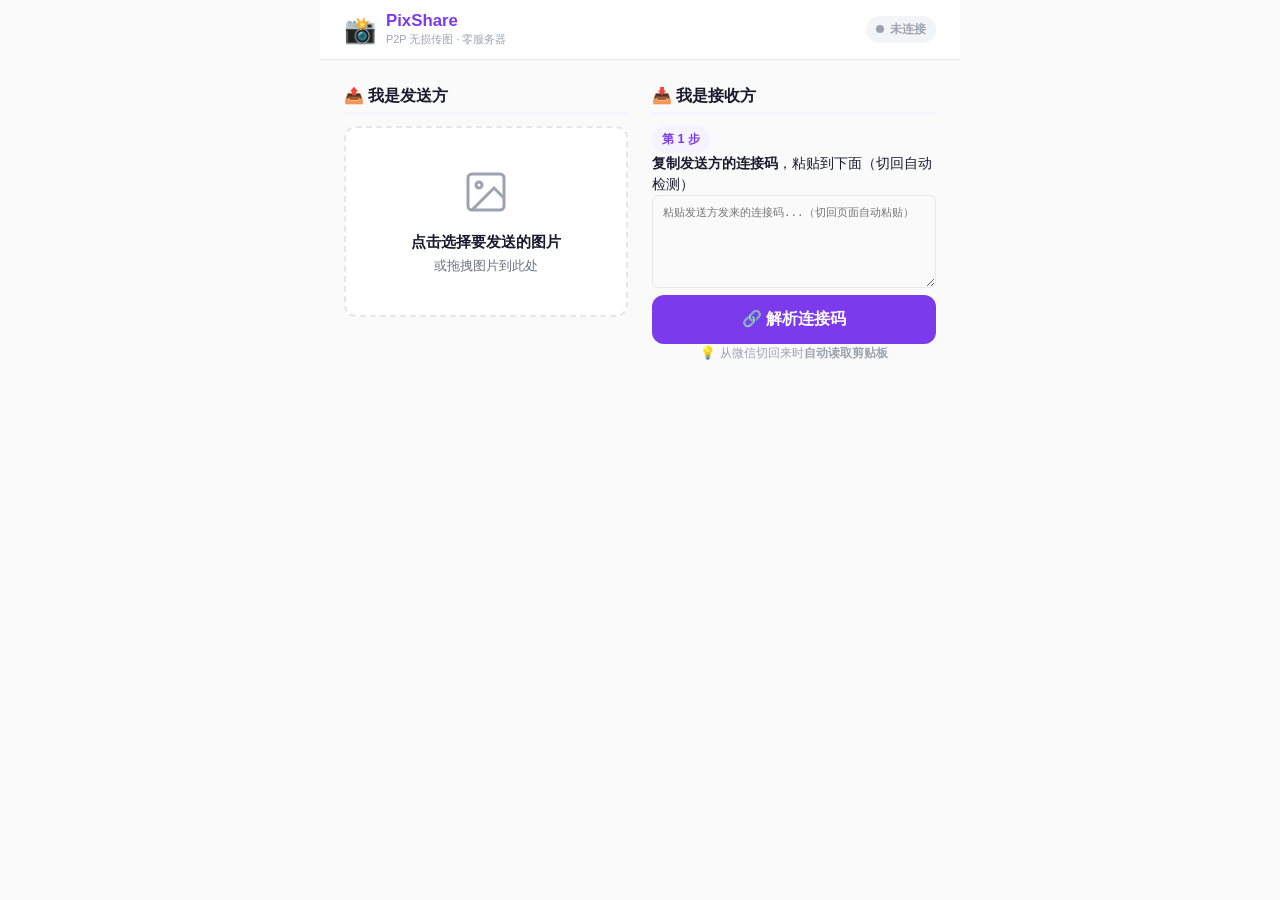
==== index.html @ 743fc4e1 "v1.6: auto-share via Web Share API, clipboard auto-detect on return, dual button layout, ICE timeout" ====
<!DOCTYPE html>
<html lang="zh-CN">
<head>
  <meta charset="UTF-8">
  <meta name="viewport" content="width=device-width, initial-scale=1.0, viewport-fit=cover">
  <meta name="theme-color" content="#7c3aed">
  <meta name="apple-mobile-web-app-capable" content="yes">
  <meta name="apple-mobile-web-app-status-bar-style" content="black-translucent">
  <meta name="apple-mobile-web-app-title" content="PixShare">
  <meta name="description" content="P2P 图片无损直传 — 纯 WebRTC 手动交换，零服务器，永远不断连">
  <link rel="manifest" href="./manifest.json">
  <link rel="apple-touch-icon" href="./icons/icon-192.png">
  <link rel="icon" type="image/png" sizes="192x192" href="./icons/icon-192.png">
  <link rel="stylesheet" href="./css/style.css">
  <title>PixShare — P2P 无损传图</title>
</head>
<body>
  <div id="app">
    <!-- Header -->
    <header id="app-header">
      <div class="header-left">
        <div class="logo">📸</div>
        <div>
          <h1>PixShare</h1>
          <p class="header-sub">P2P 无损传图 · 零服务器</p>
        </div>
      </div>
      <div id="connection-status" class="conn-status disconnected">
        <span class="conn-dot"></span>
        <span id="conn-text">未连接</span>
      </div>
    </header>

    <main id="main-content">

      <!-- ==================== SENDER SECTION ==================== -->
      <section class="role-section">
        <h2 class="role-title">📤 我是发送方</h2>

        <!-- Drop zone -->
        <div id="drop-zone" class="drop-zone">
          <div class="drop-icon">
            <svg width="48" height="48" viewBox="0 0 24 24" fill="none" stroke="currentColor" stroke-width="1.5"><rect x="3" y="3" width="18" height="18" rx="2"/><circle cx="8.5" cy="8.5" r="1.5"/><polyline points="21 15 16 10 5 21"/></svg>
          </div>
          <p class="drop-title">点击选择要发送的图片</p>
          <p class="drop-sub">或拖拽图片到此处</p>
          <input type="file" id="file-input" multiple accept="image/*,.heic,.heif,.avif" hidden>
        </div>

        <!-- File grid -->
        <div id="file-grid" class="file-grid hidden"></div>
        <div id="file-toolbar" class="toolbar hidden">
          <button id="btn-add" class="btn btn-secondary">+ 添加图片</button>
          <button id="btn-clear" class="btn btn-outline">清空</button>
        </div>

        <!-- Generate offer button -->
        <button id="btn-share" class="btn btn-primary btn-large hidden">
          📤 生成连接码，分享给好友
        </button>

        <!-- Step 1: Show offer -->
        <div id="sender-step1" class="signal-panel hidden">
          <div class="step-num">第 1 步</div>
          <p class="step-desc"><strong>📤 分享连接码给好友</strong> — 点击下面按钮，直接选微信发送</p>
          <textarea id="sender-offer-text" readonly class="signal-ta"></textarea>
          <div class="btn-row-dual">
            <button id="btn-share-offer" class="btn btn-primary" style="flex:1">📤 分享到微信</button>
            <button id="btn-copy-offer" class="btn btn-outline btn-small">复制备用</button>
          </div>
          <p class="step-hint">发送后等待好友回复</p>

          <hr class="signal-divider">

          <div class="step-num">第 2 步</div>
          <p class="step-desc">好友回复后，<strong>复制好友的消息 → 粘贴到下面</strong>（切回本页面自动检测剪贴板）</p>
          <textarea id="sender-answer-input" class="signal-ta" rows="3" placeholder="粘贴好友回复的 Answer...（切回页面自动粘贴）"></textarea>
          <button id="btn-paste-answer" class="btn btn-primary btn-large">🔗 建立连接</button>
          <p class="step-hint">💡 切回本页面时<strong>自动检测剪贴板</strong>，无需手动粘贴</p>
        </div>

        <!-- Step 2: Connected, sending -->
        <div id="sender-connected" class="hidden">
          <div id="transfer-progress" class="transfer-progress">
            <div class="progress-header">
              <span>📤 正在发送...</span>
              <span id="send-progress-text">0%</span>
            </div>
            <div class="progress-bar-wrap"><div id="send-progress-bar" class="progress-fill" style="width:0%"></div></div>
            <p id="send-file-name" class="progress-file"></p>
          </div>
        </div>
      </section>

      <hr class="role-divider">

      <!-- ==================== RECEIVER SECTION ==================== -->
      <section class="role-section" id="receiver-area">
        <h2 class="role-title">📥 我是接收方</h2>

        <!-- Step 1: Paste offer -->
        <div id="receiver-step1">
          <div class="step-num">第 1 步</div>
          <p class="step-desc"><strong>复制发送方的连接码</strong>，粘贴到下面（切回自动检测）</p>
          <textarea id="recv-offer-input" class="signal-ta" rows="5" placeholder="粘贴发送方发来的连接码...（切回页面自动粘贴）"></textarea>
          <button id="btn-recv-start" class="btn btn-primary btn-large">🔗 解析连接码</button>
          <p class="step-hint">💡 从微信切回来时<strong>自动读取剪贴板</strong></p>
        </div>

        <!-- Step 2: Show answer -->
        <div id="receiver-step2" class="signal-panel hidden">
          <div class="step-num">第 2 步</div>
          <p class="step-desc"><strong>📤 回复好友</strong> — 点击下面按钮，直接选微信发送</p>
          <textarea id="recv-answer-text" readonly class="signal-ta"></textarea>
          <div class="btn-row-dual">
            <button id="btn-share-answer" class="btn btn-primary" style="flex:1">📤 回复好友</button>
            <button id="btn-copy-answer" class="btn btn-outline btn-small">复制备用</button>
          </div>
          <p class="step-hint">回复后自动建立 P2P 连接</p>
        </div>

        <!-- Receiving -->
        <div id="receiver-receiving" class="hidden receiver-state">
          <div class="progress-header">
            <span>📥 正在接收...</span>
            <span id="recv-progress-text">0%</span>
          </div>
          <div class="progress-bar-wrap"><div id="recv-progress-bar" class="progress-fill" style="width:0%"></div></div>
          <p id="recv-file-name" class="progress-file"></p>
        </div>

        <!-- Complete -->
        <div id="receiver-complete" class="hidden receiver-state">
          <div class="complete-icon">✅</div>
          <p class="complete-title">接收完成！</p>
          <p id="recv-summary" class="complete-meta"></p>
          <div id="recv-image-grid" class="recv-image-grid"></div>
          <div class="recv-actions">
            <button id="btn-save-all" class="btn btn-primary">📥 全部保存</button>
          </div>
          <p id="ios-hint" class="ios-hint hidden">iOS：长按照片 →「存储到"照片"」逐张保存</p>
        </div>

        <!-- Error -->
        <div id="receiver-error" class="hidden receiver-state">
          <div class="error-icon">❌</div>
          <p id="recv-error-msg" class="error-msg">连接失败</p>
          <button id="btn-retry" class="btn btn-primary">🔄 重新开始</button>
        </div>
      </section>
    </main>

    <!-- Toast -->
    <div id="toast-container" class="toast-container"></div>
  </div>

  <script src="./js/utils.js"></script>
  <script src="./js/ui-controller.js"></script>
  <script src="./js/file-handler.js"></script>
  <script src="./js/peer-manager.js"></script>
  <script src="./js/image-viewer.js"></script>
  <script src="./js/app.js"></script>
</body>
</html>
---- css/style.css ----
/* =============================================
   PixShare — Mobile-First Stylesheet (Manual SDP Edition)
   Theme: Purple
   ============================================= */

/* ----- Variables ----- */
:root {
  --color-bg: #fafafa;
  --color-surface: #ffffff;
  --color-primary: #7c3aed;
  --color-primary-hover: #6d28d9;
  --color-primary-light: #f5f3ff;
  --color-text: #1a1a2e;
  --color-text-secondary: #6b7280;
  --color-text-muted: #9ca3af;
  --color-border: #e5e7eb;
  --color-danger: #ef4444;
  --color-success: #10b981;
  --color-warning: #f59e0b;
  --radius: 12px; --radius-sm: 8px; --radius-xs: 6px;
  --shadow: 0 1px 3px rgba(0,0,0,0.08);
  --shadow-md: 0 4px 12px rgba(0,0,0,0.1);
  --font-family: -apple-system, BlinkMacSystemFont, 'Segoe UI', Roboto, sans-serif;
  --max-width: 640px;
  --header-height: 60px;
  --safe-bottom: env(safe-area-inset-bottom, 16px);
}

/* ----- Reset ----- */
*, *::before, *::after { box-sizing: border-box; margin: 0; padding: 0; }
html { font-size: 16px; -webkit-text-size-adjust: 100%; -webkit-tap-highlight-color: transparent; }
body {
  font-family: var(--font-family); background: var(--color-bg); color: var(--color-text);
  line-height: 1.5; min-height: 100vh; min-height: 100dvh; -webkit-font-smoothing: antialiased;
}
#app { max-width: var(--max-width); margin: 0 auto; min-height: 100vh; min-height: 100dvh; display: flex; flex-direction: column; }

/* ----- Header ----- */
#app-header {
  display: flex; align-items: center; justify-content: space-between; padding: 10px 16px;
  background: var(--color-surface); border-bottom: 1px solid var(--color-border);
  position: sticky; top: 0; z-index: 100; min-height: var(--header-height);
}
.header-left { display: flex; align-items: center; gap: 10px; }
.logo { font-size: 26px; line-height: 1; }
#app-header h1 { font-size: 1.05rem; font-weight: 700; color: var(--color-primary); line-height: 1.2; }
.header-sub { font-size: 0.68rem; color: var(--color-text-muted); }

/* Connection status */
.conn-status { display: flex; align-items: center; gap: 6px; padding: 5px 10px; border-radius: 20px; font-size: 0.72rem; font-weight: 600; }
.conn-dot { width: 8px; height: 8px; border-radius: 50%; }
.conn-status.disconnected { background: #f3f4f6; color: var(--color-text-muted); }
.conn-status.disconnected .conn-dot { background: var(--color-text-muted); }
.conn-status.connecting { background: #fef3c7; color: #92400e; }
.conn-status.connecting .conn-dot { background: var(--color-warning); animation: pulse 1s infinite; }
.conn-status.connected { background: #ecfdf5; color: #065f46; }
.conn-status.connected .conn-dot { background: var(--color-success); }
@keyframes pulse { 0%,100%{opacity:1} 50%{opacity:0.3} }

/* ----- Main ----- */
#main-content { flex: 1; padding: 16px; padding-bottom: calc(16px + var(--safe-bottom)); display: flex; flex-direction: column; gap: 8px; }

/* ----- Role Sections ----- */
.role-section { display: flex; flex-direction: column; gap: 12px; }
.role-title { font-size: 1rem; font-weight: 700; color: var(--color-text); padding-bottom: 4px; border-bottom: 2px solid var(--color-primary-light); }
.role-divider { border: none; border-top: 1px dashed var(--color-border); margin: 8px 0; }

/* ----- Drop Zone ----- */
.drop-zone {
  display: flex; flex-direction: column; align-items: center; justify-content: center;
  padding: 32px 16px; border: 2px dashed var(--color-border); border-radius: var(--radius);
  background: var(--color-surface); cursor: pointer; transition: all 0.2s; text-align: center;
}
.drop-zone.drag-over { border-color: var(--color-primary); background: var(--color-primary-light); }
.drop-icon { color: var(--color-text-muted); margin-bottom: 8px; }
.drop-title { font-size: 0.95rem; font-weight: 600; margin-bottom: 2px; }
.drop-sub { font-size: 0.82rem; color: var(--color-text-secondary); }

/* ----- Buttons ----- */
.btn {
  display: inline-flex; align-items: center; gap: 6px; padding: 12px 18px;
  border: none; border-radius: var(--radius-sm); font-size: 0.9rem; font-weight: 600;
  cursor: pointer; transition: all 0.15s; font-family: var(--font-family); white-space: nowrap; justify-content: center;
}
.btn:active { transform: scale(0.97); }
.btn-primary { background: var(--color-primary); color: #fff; }
.btn-primary:hover { background: var(--color-primary-hover); }
.btn-primary:disabled { background: var(--color-text-muted); opacity: 0.6; cursor: not-allowed; }
.btn-secondary { background: var(--color-primary-light); color: var(--color-primary); }
.btn-outline { background: transparent; color: var(--color-text-secondary); border: 1px solid var(--color-border); }
.btn-large { width: 100%; padding: 14px; font-size: 1rem; border-radius: var(--radius); }
.btn-small { font-size: 0.8rem; padding: 6px 12px; }

/* ----- Toolbar ----- */
.toolbar { display: flex; gap: 8px; }

/* ----- File Grid ----- */
.file-grid { display: grid; grid-template-columns: repeat(2, 1fr); gap: 8px; }
.file-card { background: var(--color-surface); border-radius: var(--radius-sm); overflow: hidden; box-shadow: var(--shadow); position: relative; }
.file-card-thumb { width: 100%; aspect-ratio: 1; object-fit: cover; display: block; background: var(--color-bg); }
.file-card-placeholder {
  width: 100%; aspect-ratio: 1; display: flex; align-items: center; justify-content: center;
  background: var(--color-bg); color: var(--color-text-muted); font-size: 32px;
}
.file-card-info { padding: 6px 8px; }
.file-card-name { font-size: 0.72rem; font-weight: 500; white-space: nowrap; overflow: hidden; text-overflow: ellipsis; }
.file-card-size { font-size: 0.68rem; color: var(--color-text-muted); }
.file-card-remove {
  position: absolute; top: 4px; right: 4px; width: 22px; height: 22px; border-radius: 50%;
  background: rgba(0,0,0,0.45); color: #fff; border: none; font-size: 12px; cursor: pointer;
  opacity: 0; display: flex; align-items: center; justify-content: center;
}
.file-card:hover .file-card-remove, .file-card:active .file-card-remove { opacity: 1; }
@media (hover: none) { .file-card-remove { opacity: 1; } }

/* ----- Signal Panels ----- */
.signal-panel { display: flex; flex-direction: column; gap: 10px; }
.step-num {
  font-size: 0.78rem; font-weight: 700; color: var(--color-primary); background: var(--color-primary-light);
  display: inline-block; padding: 4px 10px; border-radius: 20px; align-self: flex-start;
}
.step-desc { font-size: 0.88rem; color: var(--color-text); }
.step-hint { font-size: 0.78rem; color: var(--color-text-muted); text-align: center; }
.step-hint-small { font-size: 0.7rem; color: var(--color-text-muted); text-align: center; margin-top: -6px; }
.signal-ta {
  width: 100%; padding: 10px; border: 1px solid var(--color-border); border-radius: var(--radius-xs);
  font-size: 0.68rem; font-family: monospace; resize: vertical; background: var(--color-bg);
  word-break: break-all; line-height: 1.3;
}
.signal-divider { border: none; border-top: 1px solid var(--color-border); margin: 4px 0; }
/* Dual button row */
.btn-row-dual { display: flex; gap: 8px; align-items: center; }
.btn-row-dual .btn-small { flex-shrink: 0; }

/* ----- Progress ----- */
.transfer-progress { display: flex; flex-direction: column; gap: 8px; }
.progress-header { display: flex; justify-content: space-between; font-size: 0.85rem; font-weight: 600; }
.progress-bar-wrap { width: 100%; height: 8px; background: var(--color-border); border-radius: 4px; overflow: hidden; }
.progress-fill { height: 100%; background: var(--color-primary); border-radius: 4px; transition: width 0.3s; }
.progress-file { font-size: 0.78rem; color: var(--color-text-secondary); }

/* ----- Receiver States ----- */
.receiver-state { display: flex; flex-direction: column; align-items: center; padding: 32px 16px; text-align: center; gap: 10px; }
.complete-icon { font-size: 48px; }
.complete-title { font-size: 1.2rem; font-weight: 700; }
.complete-meta { font-size: 0.85rem; color: var(--color-text-secondary); }
.recv-image-grid { display: grid; grid-template-columns: repeat(2, 1fr); gap: 8px; width: 100%; }
.recv-image-card { background: var(--color-surface); border-radius: var(--radius-sm); overflow: hidden; box-shadow: var(--shadow); cursor: pointer; }
.recv-image-card img { width: 100%; aspect-ratio: 1; object-fit: cover; display: block; }
.recv-image-card .card-label { font-size: 0.68rem; padding: 4px 8px; color: var(--color-text-secondary); white-space: nowrap; overflow: hidden; text-overflow: ellipsis; }
.recv-actions { display: flex; gap: 8px; justify-content: center; margin-top: 8px; }
.ios-hint { font-size: 0.75rem; color: var(--color-text-muted); }
.error-icon { font-size: 48px; }
.error-msg { font-size: 0.95rem; color: var(--color-danger); font-weight: 500; }

/* Lightbox */
.lightbox { position: fixed; top:0;left:0;width:100%;height:100%;background:rgba(0,0,0,0.92);z-index:200;display:flex;align-items:center;justify-content:center; }
.lightbox img { max-width:100%;max-height:100%;object-fit:contain; }
.lightbox-close { position:absolute;top:16px;right:16px;width:36px;height:36px;border-radius:50%;background:rgba(255,255,255,0.2);color:#fff;border:none;font-size:18px;cursor:pointer;display:flex;align-items:center;justify-content:center; }

/* ----- Toast ----- */
.toast-container {
  position:fixed;bottom:calc(20px + var(--safe-bottom));left:50%;transform:translateX(-50%);z-index:1000;
  display:flex;flex-direction:column;gap:8px;width:calc(100% - 32px);max-width:400px;pointer-events:none;
}
.toast {
  background: var(--color-text); color: #fff; padding: 12px 16px; border-radius: var(--radius-sm);
  font-size: 0.85rem; font-weight: 500; box-shadow: var(--shadow-md);
  animation: toast-in 0.3s ease, toast-out 0.3s ease 2.5s forwards;
  pointer-events: auto; text-align: center;
}
.toast.success { background: var(--color-success); }
.toast.warning { background: var(--color-warning); color: #000; }
.toast.error { background: var(--color-danger); }
@keyframes toast-in { from{opacity:0;transform:translateY(16px)} to{opacity:1;transform:translateY(0)} }
@keyframes toast-out { from{opacity:1;transform:translateY(0)} to{opacity:0;transform:translateY(16px)} }

/* ----- Hidden ----- */
.hidden { display: none !important; }

/* ============== Tablet 640+ ============== */
@media (min-width: 640px) {
  #app-header { padding: 10px 24px; }
  #main-content { padding: 24px; }
  .file-grid { grid-template-columns: repeat(3, 1fr); gap: 12px; }
  .recv-image-grid { grid-template-columns: repeat(3, 1fr); gap: 12px; }
  .drop-zone { padding: 40px 24px; }
}
/* ============== Desktop 1024+ ============== */
@media (min-width: 1024px) {
  .file-grid { grid-template-columns: repeat(4, 1fr); gap: 14px; }
  .recv-image-grid { grid-template-columns: repeat(4, 1fr); gap: 14px; }
  .role-divider { display: none; }
  #main-content { flex-direction: row; gap: 24px; }
  .role-section { flex: 1; }
}
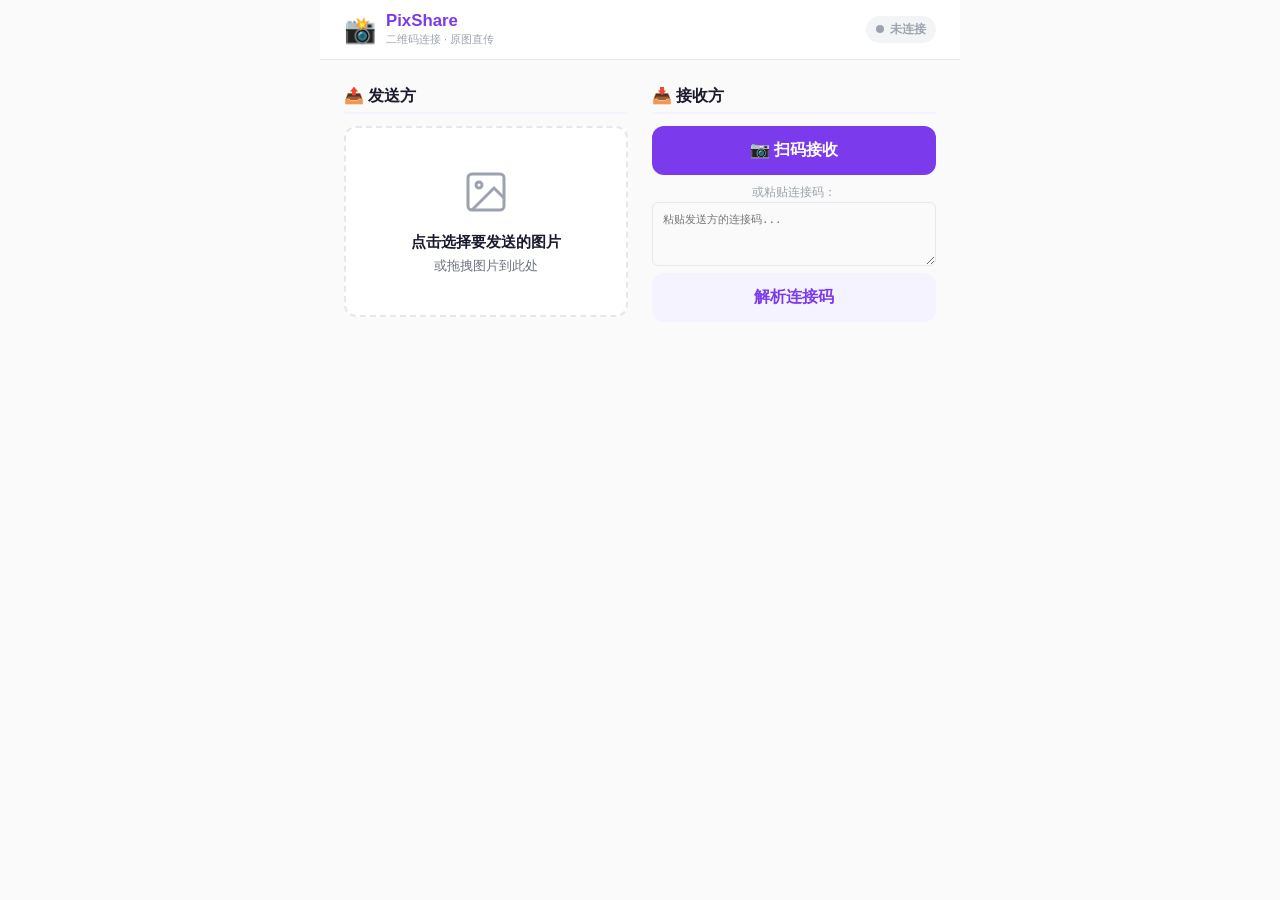
==== commit f7be4f4c: "v2.0: QR code connection — zero copy-paste, scan to connect" ====
--- a/index.html
+++ b/index.html
@@ -7,7 +7,7 @@
   <meta name="apple-mobile-web-app-capable" content="yes">
   <meta name="apple-mobile-web-app-status-bar-style" content="black-translucent">
   <meta name="apple-mobile-web-app-title" content="PixShare">
-  <meta name="description" content="P2P 图片无损直传 — 纯 WebRTC 手动交换，零服务器，永远不断连">
+  <meta name="description" content="P2P 图片无损直传 — QR 码扫码连接，零复制粘贴">
   <link rel="manifest" href="./manifest.json">
   <link rel="apple-touch-icon" href="./icons/icon-192.png">
   <link rel="icon" type="image/png" sizes="192x192" href="./icons/icon-192.png">
@@ -16,13 +16,12 @@
 </head>
 <body>
   <div id="app">
-    <!-- Header -->
     <header id="app-header">
       <div class="header-left">
         <div class="logo">📸</div>
         <div>
           <h1>PixShare</h1>
-          <p class="header-sub">P2P 无损传图 · 零服务器</p>
+          <p class="header-sub">二维码连接 · 原图直传</p>
         </div>
       </div>
       <div id="connection-status" class="conn-status disconnected">
@@ -33,9 +32,9 @@
 
     <main id="main-content">
 
-      <!-- ==================== SENDER SECTION ==================== -->
+      <!-- ========== SENDER ========== -->
       <section class="role-section">
-        <h2 class="role-title">📤 我是发送方</h2>
+        <h2 class="role-title">📤 发送方</h2>
 
         <!-- Drop zone -->
         <div id="drop-zone" class="drop-zone">
@@ -50,36 +49,42 @@
         <!-- File grid -->
         <div id="file-grid" class="file-grid hidden"></div>
         <div id="file-toolbar" class="toolbar hidden">
-          <button id="btn-add" class="btn btn-secondary">+ 添加图片</button>
+          <button id="btn-add" class="btn btn-secondary">+ 添加</button>
           <button id="btn-clear" class="btn btn-outline">清空</button>
         </div>
 
-        <!-- Generate offer button -->
         <button id="btn-share" class="btn btn-primary btn-large hidden">
-          📤 生成连接码，分享给好友
+          📱 生成二维码
         </button>
 
-        <!-- Step 1: Show offer -->
+        <!-- Step 1: Show QR -->
         <div id="sender-step1" class="signal-panel hidden">
-          <div class="step-num">第 1 步</div>
-          <p class="step-desc"><strong>📤 分享连接码给好友</strong> — 点击下面按钮，直接选微信发送</p>
-          <textarea id="sender-offer-text" readonly class="signal-ta"></textarea>
-          <div class="btn-row-dual">
-            <button id="btn-share-offer" class="btn btn-primary" style="flex:1">📤 分享到微信</button>
-            <button id="btn-copy-offer" class="btn btn-outline btn-small">复制备用</button>
-          </div>
-          <p class="step-hint">发送后等待好友回复</p>
+          <div class="step-num">请好友扫码连接</div>
+          <div id="qr-container" class="qr-container"></div>
+
+          <p class="step-hint">好友打开 PixShare，点「扫码接收」拍摄此二维码</p>
 
           <hr class="signal-divider">
 
-          <div class="step-num">第 2 步</div>
-          <p class="step-desc">好友回复后，<strong>复制好友的消息 → 粘贴到下面</strong>（切回本页面自动检测剪贴板）</p>
-          <textarea id="sender-answer-input" class="signal-ta" rows="3" placeholder="粘贴好友回复的 Answer...（切回页面自动粘贴）"></textarea>
+          <!-- Text fallback (hidden by default) -->
+          <div id="sender-text-fallback" class="hidden">
+            <p class="step-desc">或复制连接码给好友：</p>
+            <div class="link-row">
+              <textarea id="sender-offer-text" readonly class="signal-ta" rows="3"></textarea>
+              <button id="btn-copy-offer" class="btn btn-outline btn-small">复制</button>
+            </div>
+          </div>
+
+          <div class="step-num">好友回复后：</div>
+          <p class="step-desc">让好友用 PixShare 回复一个 Answer QR</p>
+          <button id="btn-scan-answer" class="btn btn-outline btn-large">📷 扫描好友的 Answer QR 码</button>
+
+          <p class="step-hint">或手动粘贴 Answer：</p>
+          <textarea id="sender-answer-input" class="signal-ta" rows="2" placeholder="粘贴好友回复的 Answer..."></textarea>
           <button id="btn-paste-answer" class="btn btn-primary btn-large">🔗 建立连接</button>
-          <p class="step-hint">💡 切回本页面时<strong>自动检测剪贴板</strong>，无需手动粘贴</p>
         </div>
 
-        <!-- Step 2: Connected, sending -->
+        <!-- Connected, sending -->
         <div id="sender-connected" class="hidden">
           <div id="transfer-progress" class="transfer-progress">
             <div class="progress-header">
@@ -94,29 +99,35 @@
 
       <hr class="role-divider">
 
-      <!-- ==================== RECEIVER SECTION ==================== -->
-      <section class="role-section" id="receiver-area">
-        <h2 class="role-title">📥 我是接收方</h2>
+      <!-- ========== RECEIVER ========== -->
+      <section class="role-section">
+        <h2 class="role-title">📥 接收方</h2>
 
-        <!-- Step 1: Paste offer -->
+        <!-- Step 0: Scan QR -->
         <div id="receiver-step1">
-          <div class="step-num">第 1 步</div>
-          <p class="step-desc"><strong>复制发送方的连接码</strong>，粘贴到下面（切回自动检测）</p>
-          <textarea id="recv-offer-input" class="signal-ta" rows="5" placeholder="粘贴发送方发来的连接码...（切回页面自动粘贴）"></textarea>
-          <button id="btn-recv-start" class="btn btn-primary btn-large">🔗 解析连接码</button>
-          <p class="step-hint">💡 从微信切回来时<strong>自动读取剪贴板</strong></p>
+          <button id="btn-start-scan" class="btn btn-primary btn-large">📷 扫码接收</button>
+          <p class="step-hint" style="margin-top:8px">或粘贴连接码：</p>
+          <textarea id="recv-offer-input" class="signal-ta" rows="3" placeholder="粘贴发送方的连接码..."></textarea>
+          <button id="btn-recv-start" class="btn btn-secondary btn-large">解析连接码</button>
         </div>
 
-        <!-- Step 2: Show answer -->
+        <!-- Scan area -->
+        <div id="recv-scan-area" class="hidden">
+          <p class="step-desc" style="text-align:center">对准发送方屏幕上的 QR 码</p>
+          <div id="scan-container"></div>
+        </div>
+
+        <!-- Step 2: Show Answer QR -->
         <div id="receiver-step2" class="signal-panel hidden">
-          <div class="step-num">第 2 步</div>
-          <p class="step-desc"><strong>📤 回复好友</strong> — 点击下面按钮，直接选微信发送</p>
-          <textarea id="recv-answer-text" readonly class="signal-ta"></textarea>
-          <div class="btn-row-dual">
-            <button id="btn-share-answer" class="btn btn-primary" style="flex:1">📤 回复好友</button>
+          <div class="step-num">连接码已解析！请回复：</div>
+          <div id="recv-answer-qr" class="qr-container"></div>
+          <p class="step-hint">让发送方扫描此 QR 码，或用下方按钮复制</p>
+
+          <hr class="signal-divider">
+          <div class="link-row">
+            <textarea id="recv-answer-text" readonly class="signal-ta" rows="3"></textarea>
             <button id="btn-copy-answer" class="btn btn-outline btn-small">复制备用</button>
           </div>
-          <p class="step-hint">回复后自动建立 P2P 连接</p>
         </div>
 
         <!-- Receiving -->
@@ -150,11 +161,13 @@
       </section>
     </main>
 
-    <!-- Toast -->
     <div id="toast-container" class="toast-container"></div>
   </div>
 
+  <script src="./lib/qrcode.min.js"></script>
+  <script src="./lib/jsQR.min.js"></script>
   <script src="./js/utils.js"></script>
+  <script src="./js/qr-utils.js"></script>
   <script src="./js/ui-controller.js"></script>
   <script src="./js/file-handler.js"></script>
   <script src="./js/peer-manager.js"></script>
--- a/css/style.css
+++ b/css/style.css
@@ -113,6 +113,18 @@
 .file-card:hover .file-card-remove, .file-card:active .file-card-remove { opacity: 1; }
 @media (hover: none) { .file-card-remove { opacity: 1; } }
 
+/* QR display */
+.qr-container {
+  display: flex; align-items: center; justify-content: center;
+  padding: 16px; background: #fff; border-radius: var(--radius);
+  border: 2px solid var(--color-primary-light);
+  min-height: 200px;
+}
+.qr-container canvas { display: block; margin: 0 auto; }
+/* Fixed scan container */
+#scan-container { width: 100%; display: flex; justify-content: center; }
+#scan-container video { max-width: 100%; border-radius: var(--radius); }
+
 /* ----- Signal Panels ----- */
 .signal-panel { display: flex; flex-direction: column; gap: 10px; }
 .step-num {
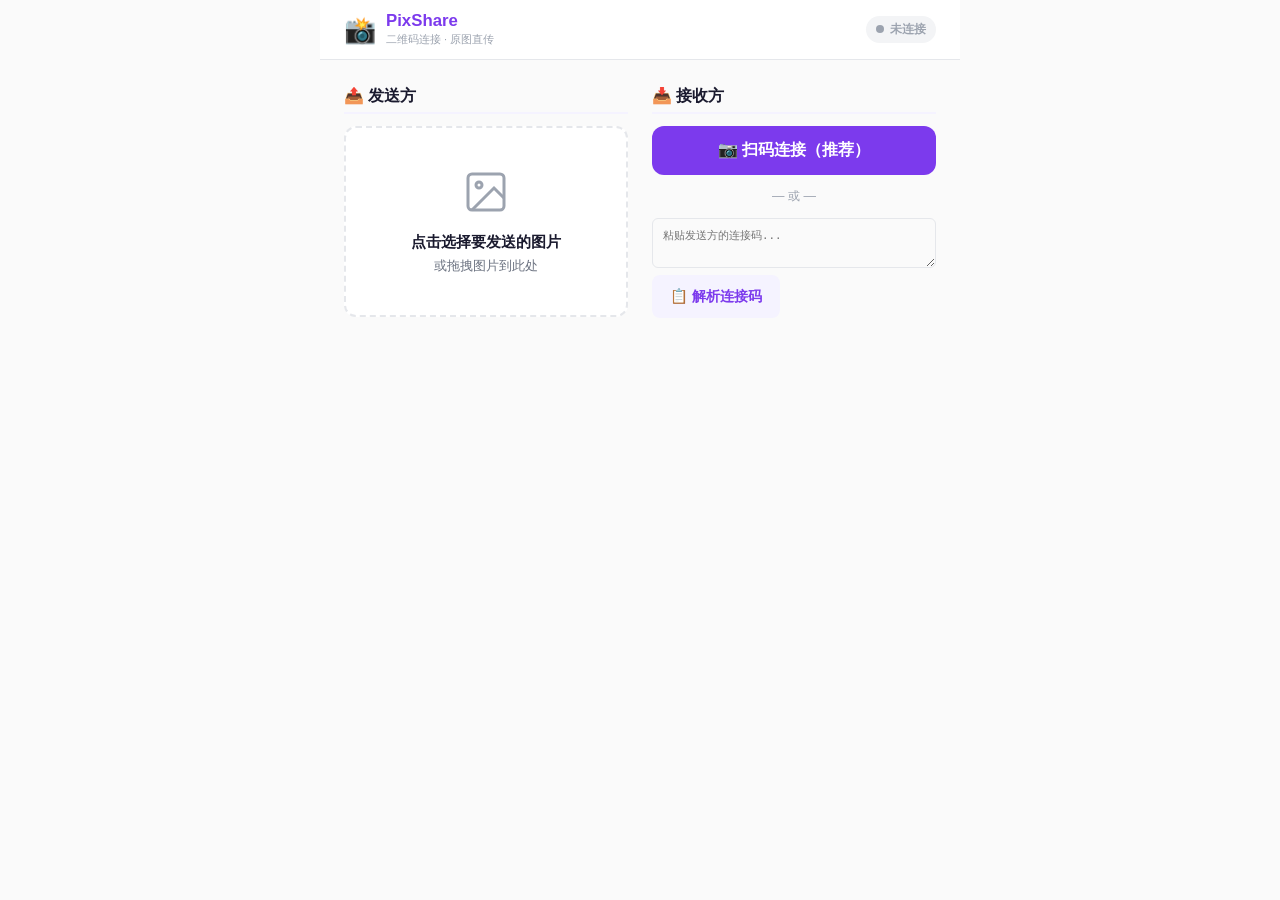
==== commit 7a6b877a: "v2.1: dual-path — QR显示+文本复制并列，所有方向都通（手机↔桌面↔手机）" ====
--- a/index.html
+++ b/index.html
@@ -57,31 +57,22 @@
           📱 生成二维码
         </button>
 
-        <!-- Step 1: Show QR -->
+        <!-- Step 1: Show QR + text dual path -->
         <div id="sender-step1" class="signal-panel hidden">
-          <div class="step-num">请好友扫码连接</div>
+          <div class="step-num">请好友连接</div>
+          <p class="step-desc">方法一：<strong>好友扫码</strong>（推荐手机接收）</p>
           <div id="qr-container" class="qr-container"></div>
 
-          <p class="step-hint">好友打开 PixShare，点「扫码接收」拍摄此二维码</p>
+          <p class="step-desc" style="margin-top:12px">方法二：<strong>复制下方文本发给好友</strong>（适合桌面接收）</p>
+          <textarea id="sender-offer-text" readonly class="signal-ta" rows="2"></textarea>
+          <button id="btn-copy-offer" class="btn btn-secondary">📋 复制连接码</button>
 
           <hr class="signal-divider">
 
-          <!-- Text fallback (hidden by default) -->
-          <div id="sender-text-fallback" class="hidden">
-            <p class="step-desc">或复制连接码给好友：</p>
-            <div class="link-row">
-              <textarea id="sender-offer-text" readonly class="signal-ta" rows="3"></textarea>
-              <button id="btn-copy-offer" class="btn btn-outline btn-small">复制</button>
-            </div>
-          </div>
-
-          <div class="step-num">好友回复后：</div>
-          <p class="step-desc">让好友用 PixShare 回复一个 Answer QR</p>
-          <button id="btn-scan-answer" class="btn btn-outline btn-large">📷 扫描好友的 Answer QR 码</button>
-
-          <p class="step-hint">或手动粘贴 Answer：</p>
-          <textarea id="sender-answer-input" class="signal-ta" rows="2" placeholder="粘贴好友回复的 Answer..."></textarea>
-          <button id="btn-paste-answer" class="btn btn-primary btn-large">🔗 建立连接</button>
+          <div class="step-num">好友回复后，在此粘贴：</div>
+          <p class="step-hint">好友连接后会生成一段回复码，复制后粘贴到下方</p>
+          <textarea id="sender-answer-input" class="signal-ta" rows="2" placeholder="粘贴好友的回复码..."></textarea>
+          <button id="btn-paste-answer" class="btn btn-primary btn-large">🔗 粘贴回复码，完成连接</button>
         </div>
 
         <!-- Connected, sending -->
@@ -103,31 +94,29 @@
       <section class="role-section">
         <h2 class="role-title">📥 接收方</h2>
 
-        <!-- Step 0: Scan QR -->
+        <!-- Step 0: Scan QR or paste text -->
         <div id="receiver-step1">
-          <button id="btn-start-scan" class="btn btn-primary btn-large">📷 扫码接收</button>
-          <p class="step-hint" style="margin-top:8px">或粘贴连接码：</p>
-          <textarea id="recv-offer-input" class="signal-ta" rows="3" placeholder="粘贴发送方的连接码..."></textarea>
-          <button id="btn-recv-start" class="btn btn-secondary btn-large">解析连接码</button>
+          <button id="btn-start-scan" class="btn btn-primary btn-large">📷 扫码连接（推荐）</button>
+          <p class="step-hint" style="margin:12px 0">— 或 —</p>
+          <textarea id="recv-offer-input" class="signal-ta" rows="2" placeholder="粘贴发送方的连接码..."></textarea>
+          <button id="btn-recv-start" class="btn btn-secondary">📋 解析连接码</button>
         </div>
 
-        <!-- Scan area -->
+        <!-- Scan area (hidden until scan button clicked) -->
         <div id="recv-scan-area" class="hidden">
           <p class="step-desc" style="text-align:center">对准发送方屏幕上的 QR 码</p>
           <div id="scan-container"></div>
         </div>
 
-        <!-- Step 2: Show Answer QR -->
+        <!-- Step 2: Show Answer QR + text -->
         <div id="receiver-step2" class="signal-panel hidden">
-          <div class="step-num">连接码已解析！请回复：</div>
+          <div class="step-num">已连接！请回复给发送方：</div>
+          <p class="step-desc">方法一：让<strong>发送方扫码</strong>此 Answer QR</p>
           <div id="recv-answer-qr" class="qr-container"></div>
-          <p class="step-hint">让发送方扫描此 QR 码，或用下方按钮复制</p>
 
-          <hr class="signal-divider">
-          <div class="link-row">
-            <textarea id="recv-answer-text" readonly class="signal-ta" rows="3"></textarea>
-            <button id="btn-copy-answer" class="btn btn-outline btn-small">复制备用</button>
-          </div>
+          <p class="step-desc" style="margin-top:12px">方法二：<strong>复制下方文本发给发送方</strong></p>
+          <textarea id="recv-answer-text" readonly class="signal-ta" rows="2"></textarea>
+          <button id="btn-copy-answer" class="btn btn-secondary">📋 复制回复码发给对方</button>
         </div>
 
         <!-- Receiving -->
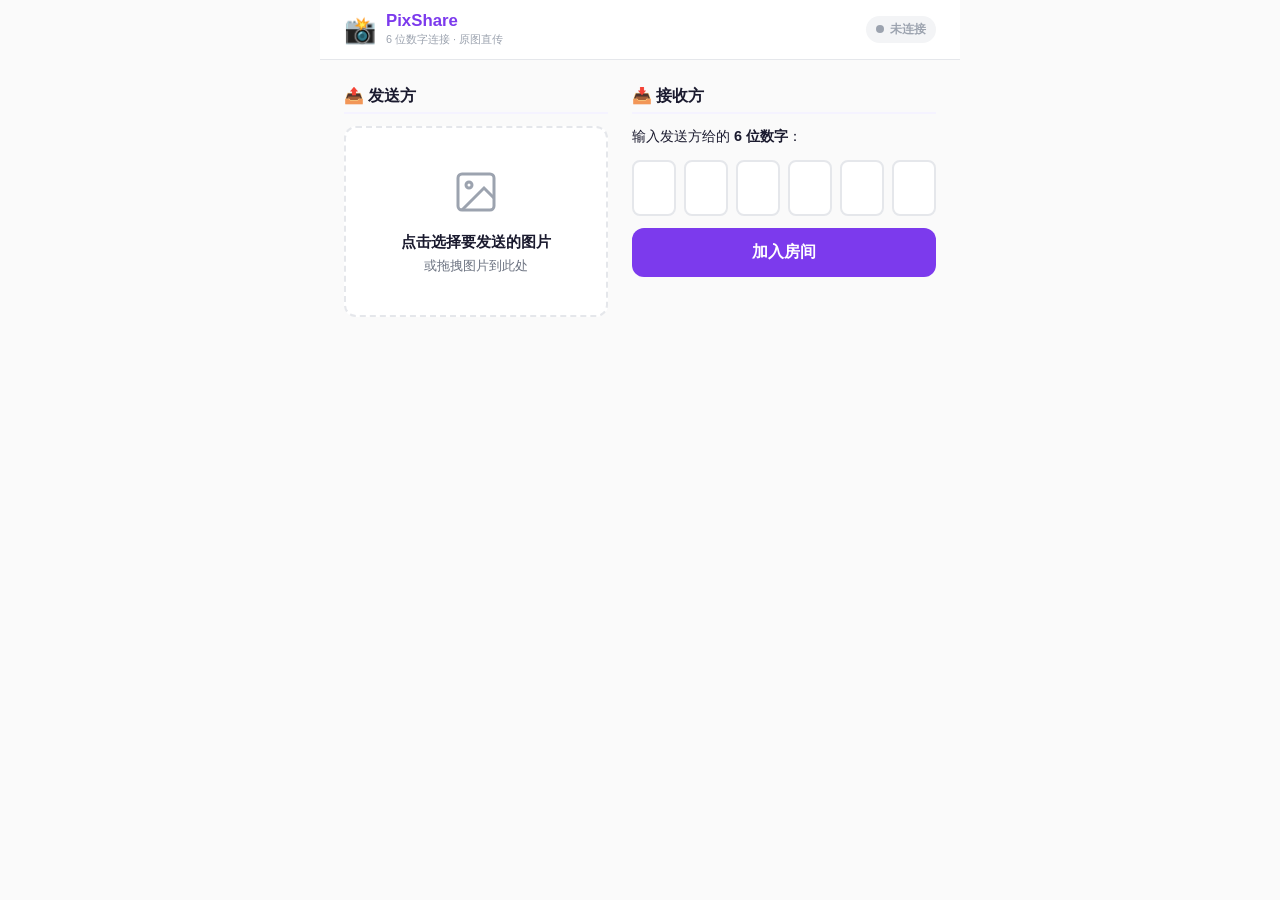
==== commit 08d72a97: "v3.0: 6-digit code via MQTT — zero copy, type a number to connect" ====
--- a/index.html
+++ b/index.html
@@ -7,7 +7,7 @@
   <meta name="apple-mobile-web-app-capable" content="yes">
   <meta name="apple-mobile-web-app-status-bar-style" content="black-translucent">
   <meta name="apple-mobile-web-app-title" content="PixShare">
-  <meta name="description" content="P2P 图片无损直传 — QR 码扫码连接，零复制粘贴">
+  <meta name="description" content="P2P 图片无损直传 — 6 位数字码，无需复制粘贴">
   <link rel="manifest" href="./manifest.json">
   <link rel="apple-touch-icon" href="./icons/icon-192.png">
   <link rel="icon" type="image/png" sizes="192x192" href="./icons/icon-192.png">
@@ -21,7 +21,7 @@
         <div class="logo">📸</div>
         <div>
           <h1>PixShare</h1>
-          <p class="header-sub">二维码连接 · 原图直传</p>
+          <p class="header-sub">6 位数字连接 · 原图直传</p>
         </div>
       </div>
       <div id="connection-status" class="conn-status disconnected">
@@ -36,7 +36,6 @@
       <section class="role-section">
         <h2 class="role-title">📤 发送方</h2>
 
-        <!-- Drop zone -->
         <div id="drop-zone" class="drop-zone">
           <div class="drop-icon">
             <svg width="48" height="48" viewBox="0 0 24 24" fill="none" stroke="currentColor" stroke-width="1.5"><rect x="3" y="3" width="18" height="18" rx="2"/><circle cx="8.5" cy="8.5" r="1.5"/><polyline points="21 15 16 10 5 21"/></svg>
@@ -46,36 +45,38 @@
           <input type="file" id="file-input" multiple accept="image/*,.heic,.heif,.avif" hidden>
         </div>
 
-        <!-- File grid -->
         <div id="file-grid" class="file-grid hidden"></div>
         <div id="file-toolbar" class="toolbar hidden">
           <button id="btn-add" class="btn btn-secondary">+ 添加</button>
           <button id="btn-clear" class="btn btn-outline">清空</button>
         </div>
 
-        <button id="btn-share" class="btn btn-primary btn-large hidden">
-          📱 生成二维码
-        </button>
+        <button id="btn-share" class="btn btn-primary btn-large hidden">开始发送</button>
 
-        <!-- Step 1: Show QR + text dual path -->
-        <div id="sender-step1" class="signal-panel hidden">
-          <div class="step-num">请好友连接</div>
-          <p class="step-desc">方法一：<strong>好友扫码</strong>（推荐手机接收）</p>
-          <div id="qr-container" class="qr-container"></div>
-
-          <p class="step-desc" style="margin-top:12px">方法二：<strong>复制下方文本发给好友</strong>（适合桌面接收）</p>
-          <textarea id="sender-offer-text" readonly class="signal-ta" rows="2"></textarea>
-          <button id="btn-copy-offer" class="btn btn-secondary">📋 复制连接码</button>
-
-          <hr class="signal-divider">
-
-          <div class="step-num">好友回复后，在此粘贴：</div>
-          <p class="step-hint">好友连接后会生成一段回复码，复制后粘贴到下方</p>
-          <textarea id="sender-answer-input" class="signal-ta" rows="2" placeholder="粘贴好友的回复码..."></textarea>
-          <button id="btn-paste-answer" class="btn btn-primary btn-large">🔗 粘贴回复码，完成连接</button>
+        <!-- Sender: enter 6-digit code -->
+        <div id="sender-panel" class="hidden">
+          <p class="panel-desc">输入一个 <strong>6 位数字</strong> 作为房间号：</p>
+          <div class="digit-row" id="sender-digits">
+            <input type="text" inputmode="numeric" maxlength="1" class="digit-input" id="sdigit1">
+            <input type="text" inputmode="numeric" maxlength="1" class="digit-input" id="sdigit2">
+            <input type="text" inputmode="numeric" maxlength="1" class="digit-input" id="sdigit3">
+            <input type="text" inputmode="numeric" maxlength="1" class="digit-input" id="sdigit4">
+            <input type="text" inputmode="numeric" maxlength="1" class="digit-input" id="sdigit5">
+            <input type="text" inputmode="numeric" maxlength="1" class="digit-input" id="sdigit6">
+          </div>
+          <button id="btn-create-room" class="btn btn-primary btn-large">创建房间</button>
+          <p class="panel-hint">把这 6 位数字告诉好友，好友输入同一个数字即可连接</p>
         </div>
 
-        <!-- Connected, sending -->
+        <!-- Sender: waiting -->
+        <div id="sender-waiting" class="hidden waiting-box">
+          <div class="waiting-icon">⏳</div>
+          <p class="waiting-title">等待好友加入...</p>
+          <p class="waiting-code">房间号：<strong class="code-display"></strong></p>
+          <p class="waiting-hint">好友输入相同 6 位数字后自动连接</p>
+        </div>
+
+        <!-- Sender: connected -->
         <div id="sender-connected" class="hidden">
           <div id="transfer-progress" class="transfer-progress">
             <div class="progress-header">
@@ -94,32 +95,29 @@
       <section class="role-section">
         <h2 class="role-title">📥 接收方</h2>
 
-        <!-- Step 0: Scan QR or paste text -->
-        <div id="receiver-step1">
-          <button id="btn-start-scan" class="btn btn-primary btn-large">📷 扫码连接（推荐）</button>
-          <p class="step-hint" style="margin:12px 0">— 或 —</p>
-          <textarea id="recv-offer-input" class="signal-ta" rows="2" placeholder="粘贴发送方的连接码..."></textarea>
-          <button id="btn-recv-start" class="btn btn-secondary">📋 解析连接码</button>
+        <!-- Receiver: enter 6-digit code -->
+        <div id="receiver-panel">
+          <p class="panel-desc">输入发送方给的 <strong>6 位数字</strong>：</p>
+          <div class="digit-row" id="receiver-digits">
+            <input type="text" inputmode="numeric" maxlength="1" class="digit-input" id="rdigit1">
+            <input type="text" inputmode="numeric" maxlength="1" class="digit-input" id="rdigit2">
+            <input type="text" inputmode="numeric" maxlength="1" class="digit-input" id="rdigit3">
+            <input type="text" inputmode="numeric" maxlength="1" class="digit-input" id="rdigit4">
+            <input type="text" inputmode="numeric" maxlength="1" class="digit-input" id="rdigit5">
+            <input type="text" inputmode="numeric" maxlength="1" class="digit-input" id="rdigit6">
+          </div>
+          <button id="btn-join-room" class="btn btn-primary btn-large">加入房间</button>
         </div>
 
-        <!-- Scan area (hidden until scan button clicked) -->
-        <div id="recv-scan-area" class="hidden">
-          <p class="step-desc" style="text-align:center">对准发送方屏幕上的 QR 码</p>
-          <div id="scan-container"></div>
+        <!-- Receiver: waiting -->
+        <div id="receiver-waiting" class="hidden waiting-box">
+          <div class="waiting-icon">⏳</div>
+          <p class="waiting-title">已加入房间</p>
+          <p class="waiting-code">房间号：<strong class="code-display"></strong></p>
+          <p class="waiting-hint">等待发送方确认...</p>
         </div>
 
-        <!-- Step 2: Show Answer QR + text -->
-        <div id="receiver-step2" class="signal-panel hidden">
-          <div class="step-num">已连接！请回复给发送方：</div>
-          <p class="step-desc">方法一：让<strong>发送方扫码</strong>此 Answer QR</p>
-          <div id="recv-answer-qr" class="qr-container"></div>
-
-          <p class="step-desc" style="margin-top:12px">方法二：<strong>复制下方文本发给发送方</strong></p>
-          <textarea id="recv-answer-text" readonly class="signal-ta" rows="2"></textarea>
-          <button id="btn-copy-answer" class="btn btn-secondary">📋 复制回复码发给对方</button>
-        </div>
-
-        <!-- Receiving -->
+        <!-- Receiver: receiving -->
         <div id="receiver-receiving" class="hidden receiver-state">
           <div class="progress-header">
             <span>📥 正在接收...</span>
@@ -153,10 +151,9 @@
     <div id="toast-container" class="toast-container"></div>
   </div>
 
-  <script src="./lib/qrcode.min.js"></script>
-  <script src="./lib/jsQR.min.js"></script>
+  <script src="./lib/mqtt.min.js"></script>
   <script src="./js/utils.js"></script>
-  <script src="./js/qr-utils.js"></script>
+  <script src="./js/mqtt-relay.js"></script>
   <script src="./js/ui-controller.js"></script>
   <script src="./js/file-handler.js"></script>
   <script src="./js/peer-manager.js"></script>
--- a/css/style.css
+++ b/css/style.css
@@ -144,6 +144,31 @@
 .btn-row-dual { display: flex; gap: 8px; align-items: center; }
 .btn-row-dual .btn-small { flex-shrink: 0; }
 
+/* ----- 6-digit code input ----- */
+.panel-desc { font-size: 0.9rem; color: var(--color-text); margin-bottom: 4px; }
+.panel-hint { font-size: 0.75rem; color: var(--color-text-muted); margin-top: 8px; text-align: center; }
+.digit-row { display: flex; gap: 8px; justify-content: center; margin: 12px 0; }
+.digit-input {
+  width: 44px; height: 56px; text-align: center; font-size: 1.6rem; font-weight: 700;
+  border: 2px solid var(--color-border); border-radius: var(--radius-sm);
+  background: var(--color-surface); color: var(--color-text);
+  font-family: var(--font-family); outline: none; transition: border-color 0.2s;
+  -webkit-appearance: none;
+}
+.digit-input:focus { border-color: var(--color-primary); box-shadow: 0 0 0 3px var(--color-primary-light); }
+
+/* ----- Waiting box ----- */
+.waiting-box {
+  background: var(--color-primary-light); border: 1px solid #ddd6fe;
+  border-radius: var(--radius); padding: 32px 24px; text-align: center;
+  display: flex; flex-direction: column; align-items: center; gap: 8px;
+}
+.waiting-icon { font-size: 48px; animation: pulse 1s ease-in-out infinite; }
+.waiting-title { font-size: 1rem; font-weight: 700; color: var(--color-primary); }
+.waiting-code { font-size: 0.9rem; color: var(--color-text); }
+.waiting-code strong { font-size: 1.6rem; letter-spacing: 8px; color: var(--color-primary); }
+.waiting-hint { font-size: 0.78rem; color: var(--color-text-muted); }
+
 /* ----- Progress ----- */
 .transfer-progress { display: flex; flex-direction: column; gap: 8px; }
 .progress-header { display: flex; justify-content: space-between; font-size: 0.85rem; font-weight: 600; }
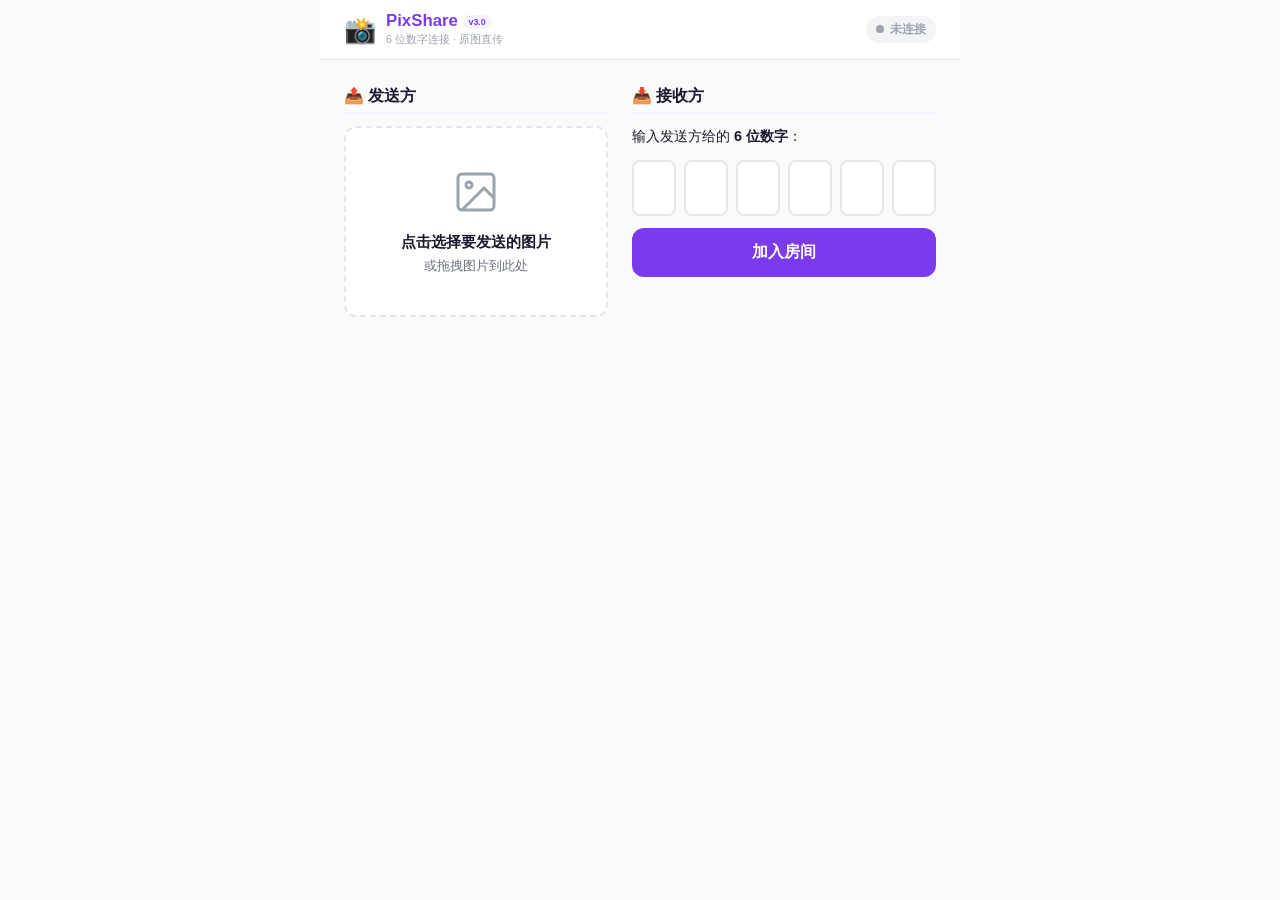
==== commit 720329c8: "v3.0 patch: kill stale SW, cache-busting URLs, version badge on header" ====
--- a/index.html
+++ b/index.html
@@ -11,7 +11,7 @@
   <link rel="manifest" href="./manifest.json">
   <link rel="apple-touch-icon" href="./icons/icon-192.png">
   <link rel="icon" type="image/png" sizes="192x192" href="./icons/icon-192.png">
-  <link rel="stylesheet" href="./css/style.css">
+  <link rel="stylesheet" href="./css/style.css?v=3.0">
   <title>PixShare — P2P 无损传图</title>
 </head>
 <body>
@@ -20,7 +20,7 @@
       <div class="header-left">
         <div class="logo">📸</div>
         <div>
-          <h1>PixShare</h1>
+          <h1>PixShare <span style="font-size:0.55rem;color:var(--color-primary);background:var(--color-primary-light);padding:2px 6px;border-radius:10px;vertical-align:middle">v3.0</span></h1>
           <p class="header-sub">6 位数字连接 · 原图直传</p>
         </div>
       </div>
@@ -151,13 +151,13 @@
     <div id="toast-container" class="toast-container"></div>
   </div>
 
-  <script src="./lib/mqtt.min.js"></script>
-  <script src="./js/utils.js"></script>
-  <script src="./js/mqtt-relay.js"></script>
-  <script src="./js/ui-controller.js"></script>
-  <script src="./js/file-handler.js"></script>
-  <script src="./js/peer-manager.js"></script>
-  <script src="./js/image-viewer.js"></script>
-  <script src="./js/app.js"></script>
+  <script src="./lib/mqtt.min.js?v=3.0"></script>
+  <script src="./js/utils.js?v=3.0"></script>
+  <script src="./js/mqtt-relay.js?v=3.0"></script>
+  <script src="./js/ui-controller.js?v=3.0"></script>
+  <script src="./js/file-handler.js?v=3.0"></script>
+  <script src="./js/peer-manager.js?v=3.0"></script>
+  <script src="./js/image-viewer.js?v=3.0"></script>
+  <script src="./js/app.js?v=3.0"></script>
 </body>
 </html>
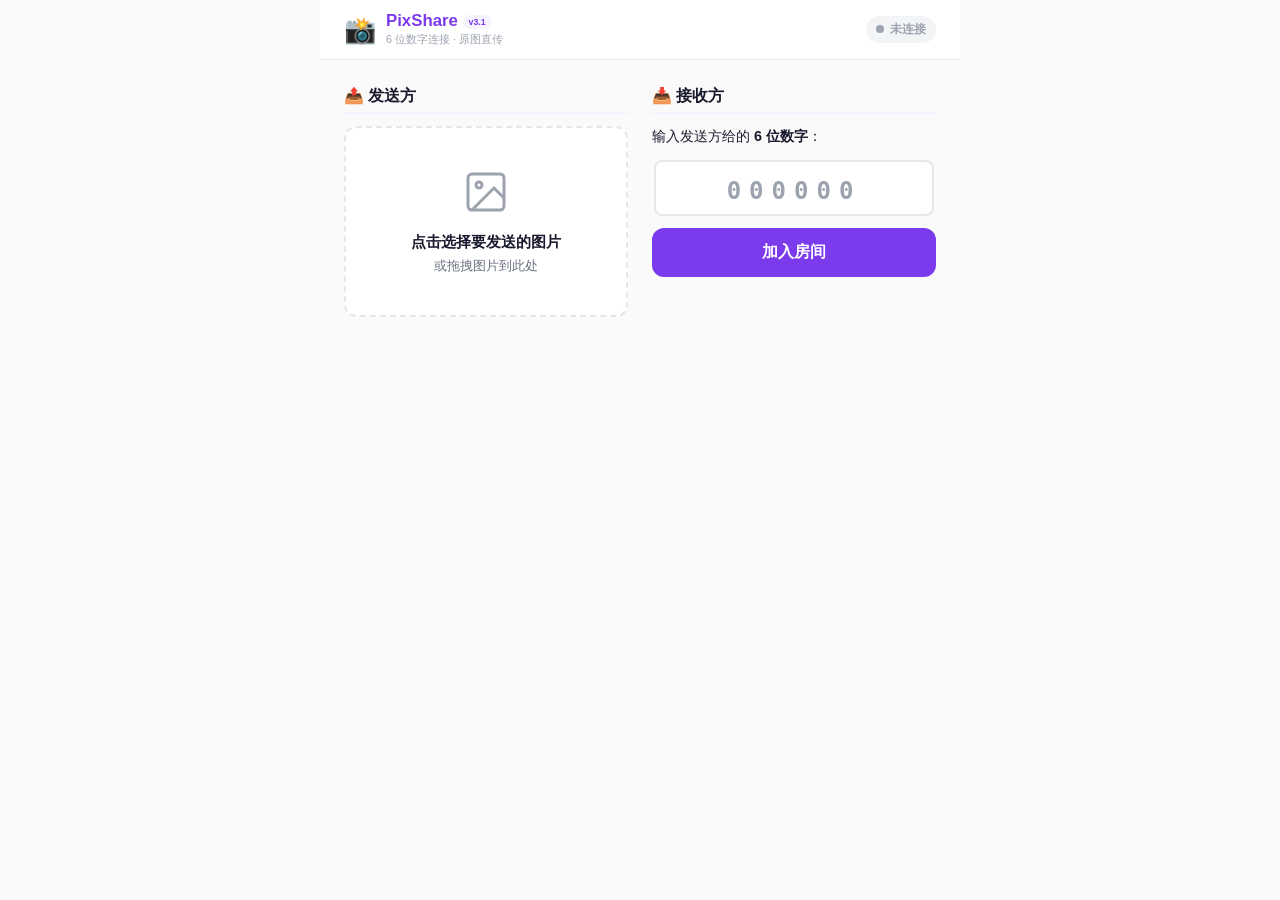
==== commit 82d698bd: "v3.1: single 6-digit input (can paste/tab), sender sees 'friend joined' confirmation, both sides sho" ====
--- a/index.html
+++ b/index.html
@@ -20,7 +20,7 @@
       <div class="header-left">
         <div class="logo">📸</div>
         <div>
-          <h1>PixShare <span style="font-size:0.55rem;color:var(--color-primary);background:var(--color-primary-light);padding:2px 6px;border-radius:10px;vertical-align:middle">v3.0</span></h1>
+          <h1>PixShare <span style="font-size:0.55rem;color:var(--color-primary);background:var(--color-primary-light);padding:2px 6px;border-radius:10px;vertical-align:middle">v3.1</span></h1>
           <p class="header-sub">6 位数字连接 · 原图直传</p>
         </div>
       </div>
@@ -56,14 +56,8 @@
         <!-- Sender: enter 6-digit code -->
         <div id="sender-panel" class="hidden">
           <p class="panel-desc">输入一个 <strong>6 位数字</strong> 作为房间号：</p>
-          <div class="digit-row" id="sender-digits">
-            <input type="text" inputmode="numeric" maxlength="1" class="digit-input" id="sdigit1">
-            <input type="text" inputmode="numeric" maxlength="1" class="digit-input" id="sdigit2">
-            <input type="text" inputmode="numeric" maxlength="1" class="digit-input" id="sdigit3">
-            <input type="text" inputmode="numeric" maxlength="1" class="digit-input" id="sdigit4">
-            <input type="text" inputmode="numeric" maxlength="1" class="digit-input" id="sdigit5">
-            <input type="text" inputmode="numeric" maxlength="1" class="digit-input" id="sdigit6">
-          </div>
+          <input type="text" inputmode="numeric" maxlength="6" pattern="[0-9]{6}"
+                 class="code-input" id="scode" placeholder="000000">
           <button id="btn-create-room" class="btn btn-primary btn-large">创建房间</button>
           <p class="panel-hint">把这 6 位数字告诉好友，好友输入同一个数字即可连接</p>
         </div>
@@ -74,6 +68,13 @@
           <p class="waiting-title">等待好友加入...</p>
           <p class="waiting-code">房间号：<strong class="code-display"></strong></p>
           <p class="waiting-hint">好友输入相同 6 位数字后自动连接</p>
+        </div>
+
+        <!-- Sender: receiver joined -->
+        <div id="sender-joined" class="hidden waiting-box" style="background:#ecfdf5;border-color:#a7f3d0">
+          <div class="waiting-icon">🔗</div>
+          <p class="waiting-title" style="color:#065f46">好友已加入！</p>
+          <p class="waiting-hint">正在建立 P2P 连接...</p>
         </div>
 
         <!-- Sender: connected -->
@@ -98,14 +99,8 @@
         <!-- Receiver: enter 6-digit code -->
         <div id="receiver-panel">
           <p class="panel-desc">输入发送方给的 <strong>6 位数字</strong>：</p>
-          <div class="digit-row" id="receiver-digits">
-            <input type="text" inputmode="numeric" maxlength="1" class="digit-input" id="rdigit1">
-            <input type="text" inputmode="numeric" maxlength="1" class="digit-input" id="rdigit2">
-            <input type="text" inputmode="numeric" maxlength="1" class="digit-input" id="rdigit3">
-            <input type="text" inputmode="numeric" maxlength="1" class="digit-input" id="rdigit4">
-            <input type="text" inputmode="numeric" maxlength="1" class="digit-input" id="rdigit5">
-            <input type="text" inputmode="numeric" maxlength="1" class="digit-input" id="rdigit6">
-          </div>
+          <input type="text" inputmode="numeric" maxlength="6" pattern="[0-9]{6}"
+                 class="code-input" id="rcode" placeholder="000000">
           <button id="btn-join-room" class="btn btn-primary btn-large">加入房间</button>
         </div>
 
@@ -115,6 +110,13 @@
           <p class="waiting-title">已加入房间</p>
           <p class="waiting-code">房间号：<strong class="code-display"></strong></p>
           <p class="waiting-hint">等待发送方确认...</p>
+        </div>
+
+        <!-- Receiver: sender confirmed -->
+        <div id="receiver-joined" class="hidden waiting-box" style="background:#ecfdf5;border-color:#a7f3d0">
+          <div class="waiting-icon">🔗</div>
+          <p class="waiting-title" style="color:#065f46">已连接发送方！</p>
+          <p class="waiting-hint">正在建立 P2P 通道...</p>
         </div>
 
         <!-- Receiver: receiving -->
--- a/css/style.css
+++ b/css/style.css
@@ -147,15 +147,16 @@
 /* ----- 6-digit code input ----- */
 .panel-desc { font-size: 0.9rem; color: var(--color-text); margin-bottom: 4px; }
 .panel-hint { font-size: 0.75rem; color: var(--color-text-muted); margin-top: 8px; text-align: center; }
-.digit-row { display: flex; gap: 8px; justify-content: center; margin: 12px 0; }
-.digit-input {
-  width: 44px; height: 56px; text-align: center; font-size: 1.6rem; font-weight: 700;
-  border: 2px solid var(--color-border); border-radius: var(--radius-sm);
+.code-input {
+  display: block; width: 100%; max-width: 280px; margin: 12px auto;
+  height: 56px; text-align: center; font-size: 2rem; font-weight: 700;
+  letter-spacing: 8px; border: 2px solid var(--color-border); border-radius: var(--radius-sm);
   background: var(--color-surface); color: var(--color-text);
-  font-family: var(--font-family); outline: none; transition: border-color 0.2s;
+  font-family: monospace; outline: none; transition: border-color 0.2s;
   -webkit-appearance: none;
 }
-.digit-input:focus { border-color: var(--color-primary); box-shadow: 0 0 0 3px var(--color-primary-light); }
+.code-input:focus { border-color: var(--color-primary); box-shadow: 0 0 0 3px var(--color-primary-light); }
+.code-input::placeholder { letter-spacing: 8px; color: var(--color-text-muted); font-size: 1.5rem; }
 
 /* ----- Waiting box ----- */
 .waiting-box {
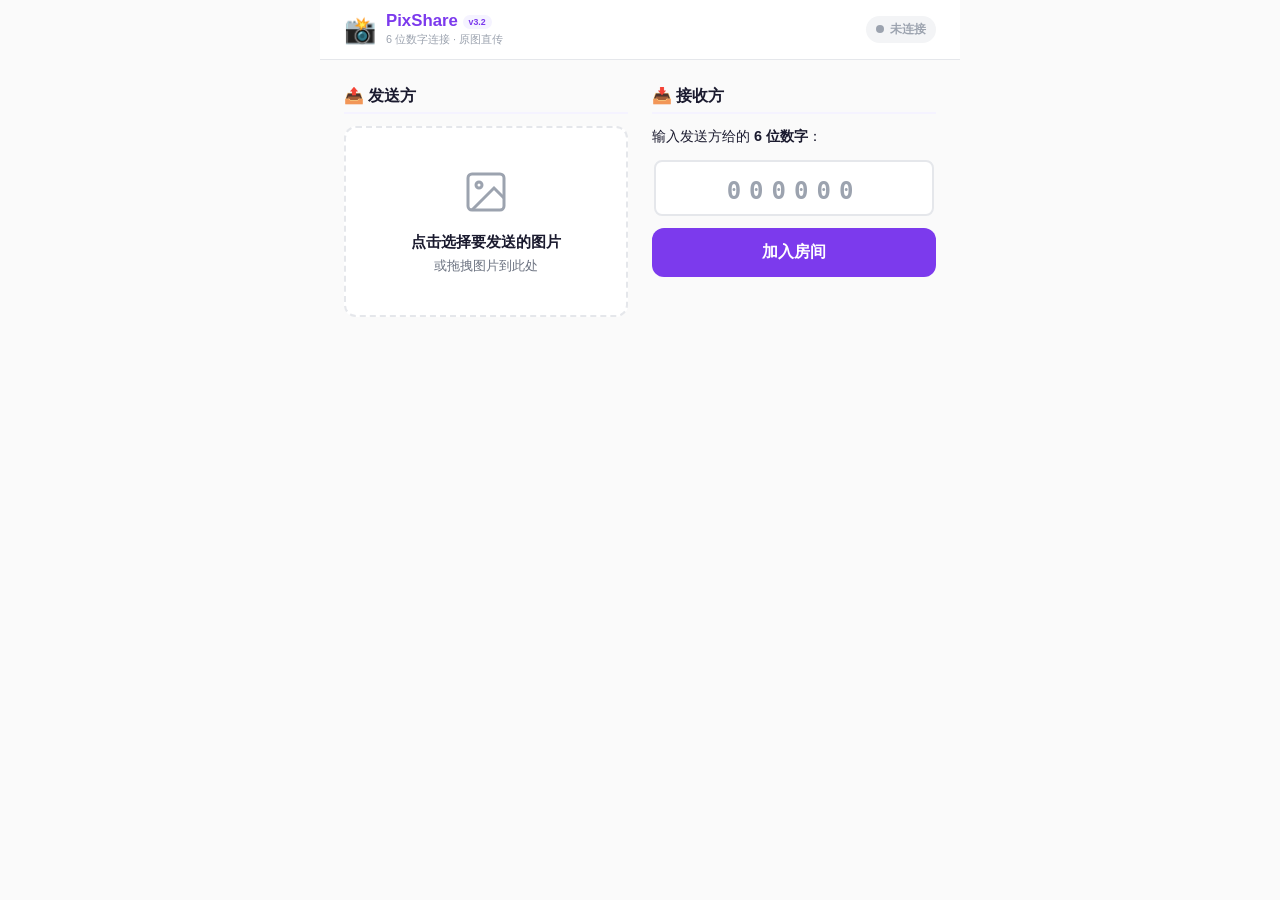
==== commit f14e3a55: "v3.2: sender must confirm join request before connection — 申请→确认→连接 flow" ====
--- a/index.html
+++ b/index.html
@@ -20,7 +20,7 @@
       <div class="header-left">
         <div class="logo">📸</div>
         <div>
-          <h1>PixShare <span style="font-size:0.55rem;color:var(--color-primary);background:var(--color-primary-light);padding:2px 6px;border-radius:10px;vertical-align:middle">v3.1</span></h1>
+          <h1>PixShare <span style="font-size:0.55rem;color:var(--color-primary);background:var(--color-primary-light);padding:2px 6px;border-radius:10px;vertical-align:middle">v3.2</span></h1>
           <p class="header-sub">6 位数字连接 · 原图直传</p>
         </div>
       </div>
@@ -62,18 +62,26 @@
           <p class="panel-hint">把这 6 位数字告诉好友，好友输入同一个数字即可连接</p>
         </div>
 
-        <!-- Sender: waiting -->
+        <!-- Sender: waiting for join request -->
         <div id="sender-waiting" class="hidden waiting-box">
           <div class="waiting-icon">⏳</div>
-          <p class="waiting-title">等待好友加入...</p>
+          <p class="waiting-title">房间已创建</p>
           <p class="waiting-code">房间号：<strong class="code-display"></strong></p>
-          <p class="waiting-hint">好友输入相同 6 位数字后自动连接</p>
+          <p class="waiting-hint">等待好友输入此数字并申请加入...</p>
         </div>
 
-        <!-- Sender: receiver joined -->
+        <!-- Sender: join request received! -->
+        <div id="sender-join-request" class="hidden waiting-box" style="background:#fffbeb;border-color:#fde68a">
+          <div class="waiting-icon">🔔</div>
+          <p class="waiting-title" style="color:#92400e">有人申请加入！</p>
+          <p id="srq-file-count" class="waiting-hint" style="color:#92400e"></p>
+          <button id="btn-confirm-join" class="btn btn-primary btn-large" style="margin-top:8px">✅ 确认接收</button>
+        </div>
+
+        <!-- Sender: joined, building P2P -->
         <div id="sender-joined" class="hidden waiting-box" style="background:#ecfdf5;border-color:#a7f3d0">
           <div class="waiting-icon">🔗</div>
-          <p class="waiting-title" style="color:#065f46">好友已加入！</p>
+          <p class="waiting-title" style="color:#065f46">已确认！</p>
           <p class="waiting-hint">正在建立 P2P 连接...</p>
         </div>
 
@@ -104,19 +112,26 @@
           <button id="btn-join-room" class="btn btn-primary btn-large">加入房间</button>
         </div>
 
-        <!-- Receiver: waiting -->
+        <!-- Receiver: joining room -->
         <div id="receiver-waiting" class="hidden waiting-box">
+          <div class="waiting-icon">🔍</div>
+          <p class="waiting-title">正在查找房间...</p>
+          <p class="waiting-code">房间号：<strong class="code-display"></strong></p>
+          <p class="waiting-hint">已找到发送方，正在申请加入...</p>
+        </div>
+
+        <!-- Receiver: waiting for sender to confirm -->
+        <div id="receiver-waiting-confirm" class="hidden waiting-box" style="background:#fffbeb;border-color:#fde68a">
           <div class="waiting-icon">⏳</div>
-          <p class="waiting-title">已加入房间</p>
-          <p class="waiting-code">房间号：<strong class="code-display"></strong></p>
+          <p class="waiting-title" style="color:#92400e">已申请加入</p>
           <p class="waiting-hint">等待发送方确认...</p>
         </div>
 
-        <!-- Receiver: sender confirmed -->
+        <!-- Receiver: confirmed, building P2P -->
         <div id="receiver-joined" class="hidden waiting-box" style="background:#ecfdf5;border-color:#a7f3d0">
           <div class="waiting-icon">🔗</div>
-          <p class="waiting-title" style="color:#065f46">已连接发送方！</p>
-          <p class="waiting-hint">正在建立 P2P 通道...</p>
+          <p class="waiting-title" style="color:#065f46">发送方已确认！</p>
+          <p class="waiting-hint">正在建立 P2P 连接...</p>
         </div>
 
         <!-- Receiver: receiving -->
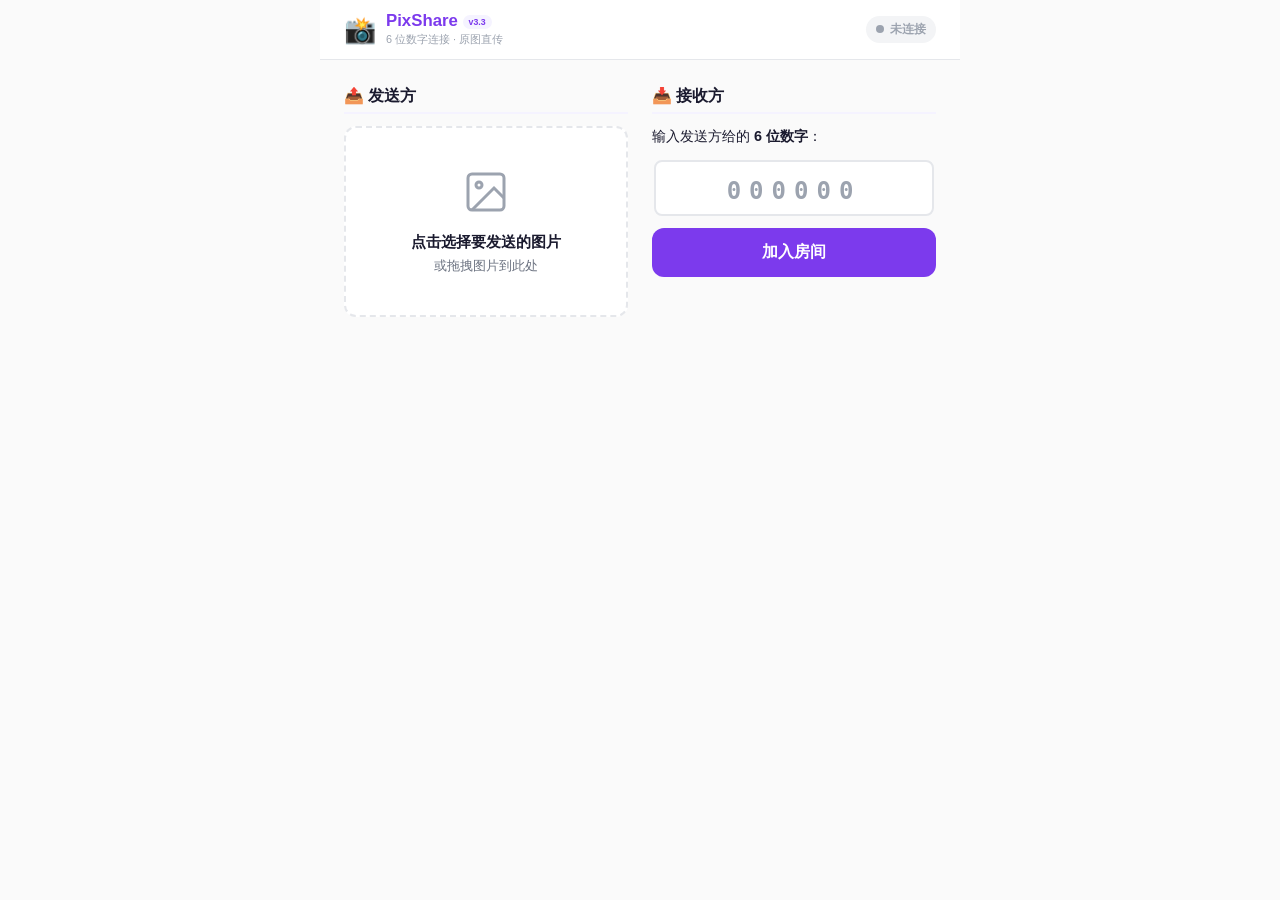
==== commit 21eda865: "v3.3: suppress false errors, auto-kill MQTT on P2P connect, add TURN for cross-network relay" ====
--- a/index.html
+++ b/index.html
@@ -20,7 +20,7 @@
       <div class="header-left">
         <div class="logo">📸</div>
         <div>
-          <h1>PixShare <span style="font-size:0.55rem;color:var(--color-primary);background:var(--color-primary-light);padding:2px 6px;border-radius:10px;vertical-align:middle">v3.2</span></h1>
+          <h1>PixShare <span style="font-size:0.55rem;color:var(--color-primary);background:var(--color-primary-light);padding:2px 6px;border-radius:10px;vertical-align:middle">v3.3</span></h1>
           <p class="header-sub">6 位数字连接 · 原图直传</p>
         </div>
       </div>
